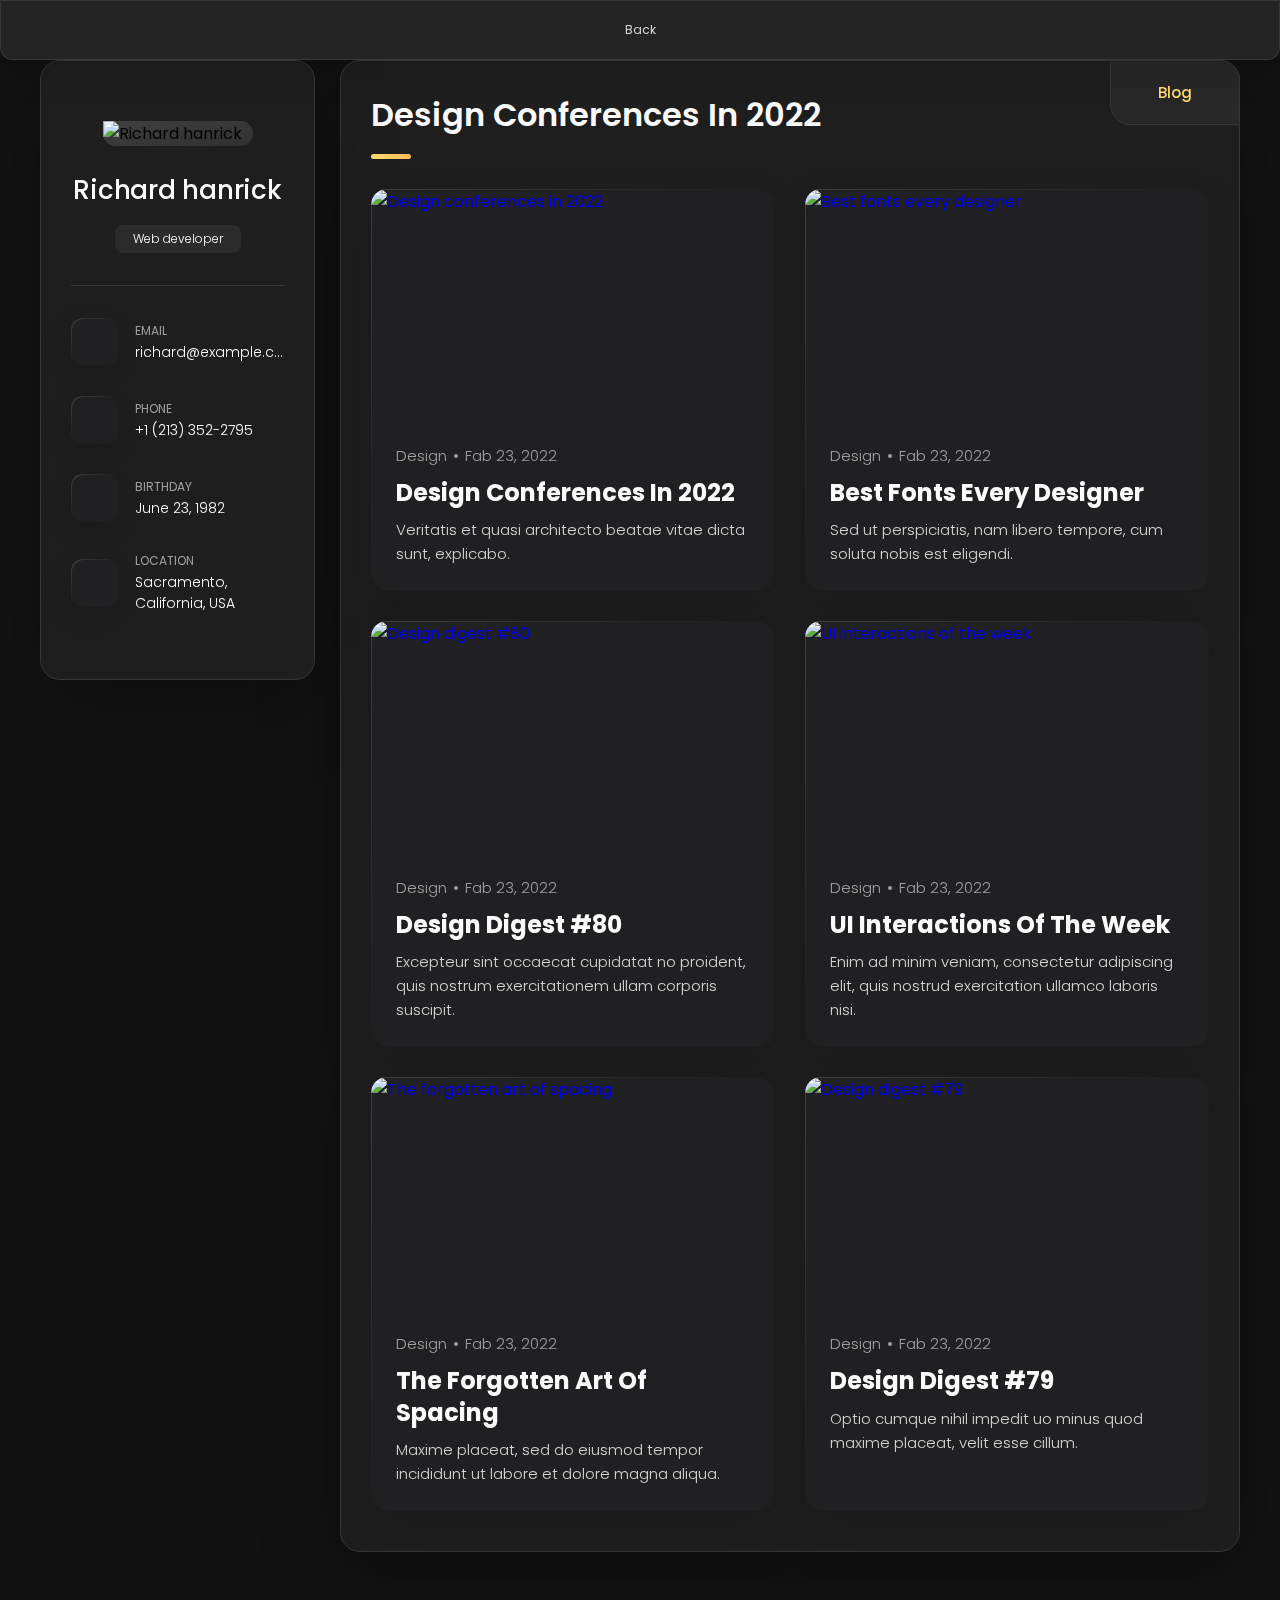
==== test.html @ ca55437f "test" ====
<!DOCTYPE html>
<html lang="en">

<head>
    <meta charset="UTF-8">
    <meta http-equiv="X-UA-Compatible" content="IE=edge">
    <meta name="viewport" content="width=device-width, initial-scale=1.0">
    <title>vCard - Personal Portfolio</title>

    <!--
      - favicon
    -->
    <link rel="shortcut icon" href="./assets/images/logo.ico" type="image/x-icon">

    <!--
      - custom css link
    -->
    <link rel="stylesheet" href="./assets/css/style.css">

    <!--
      - google font link
    -->
    <link rel="preconnect" href="https://fonts.googleapis.com">
    <link rel="preconnect" href="https://fonts.gstatic.com" crossorigin>
    <link href="https://fonts.googleapis.com/css2?family=Poppins:wght@300;400;500;600&display=swap" rel="stylesheet">
</head>

<body>

<!--
  - #MAIN
-->

<main>

    <!--
      - #SIDEBAR
    -->

    <aside class="sidebar" data-sidebar>

        <div class="sidebar-info">

            <figure class="avatar-box">
                <img src="./assets/images/my-avatar.png" alt="Richard hanrick" width="80">
            </figure>

            <div class="info-content">
                <h1 class="name" title="Richard hanrick">Richard hanrick</h1>

                <p class="title">Web developer</p>
            </div>

            <button class="info_more-btn" data-sidebar-btn>
                <span>Show Contacts</span>

                <ion-icon name="chevron-down"></ion-icon>
            </button>

        </div>

        <div class="sidebar-info_more">

            <div class="separator"></div>

            <ul class="contacts-list">

                <li class="contact-item">

                    <div class="icon-box">
                        <ion-icon name="mail-outline"></ion-icon>
                    </div>

                    <div class="contact-info">
                        <p class="contact-title">Email</p>

                        <a href="mailto:richard@example.com" class="contact-link">richard@example.com</a>
                    </div>

                </li>

                <li class="contact-item">

                    <div class="icon-box">
                        <ion-icon name="phone-portrait-outline"></ion-icon>
                    </div>

                    <div class="contact-info">
                        <p class="contact-title">Phone</p>

                        <a href="tel:+12133522795" class="contact-link">+1 (213) 352-2795</a>
                    </div>

                </li>

                <li class="contact-item">

                    <div class="icon-box">
                        <ion-icon name="calendar-outline"></ion-icon>
                    </div>

                    <div class="contact-info">
                        <p class="contact-title">Birthday</p>

                        <time datetime="1982-06-23">June 23, 1982</time>
                    </div>

                </li>

                <li class="contact-item">

                    <div class="icon-box">
                        <ion-icon name="location-outline"></ion-icon>
                    </div>

                    <div class="contact-info">
                        <p class="contact-title">Location</p>

                        <address>Sacramento, California, USA</address>
                    </div>

                </li>

            </ul>

            <div class="separator"></div>

            <ul class="social-list">

                <li class="social-item">
                    <a href="#" class="social-link">
                        <ion-icon name="logo-facebook"></ion-icon>
                    </a>
                </li>

                <li class="social-item">
                    <a href="#" class="social-link">
                        <ion-icon name="logo-twitter"></ion-icon>
                    </a>
                </li>

                <li class="social-item">
                    <a href="#" class="social-link">
                        <ion-icon name="logo-instagram"></ion-icon>
                    </a>
                </li>

            </ul>

        </div>

    </aside>





    <!--
      - #main-content
    -->

    <div class="main-content">

        <!--
          - #NAVBAR
        -->

        <nav class="navbar">

            <ul class="navbar-list">
                <li class="navbar-item">
                    <button class="navbar-link active" data-nav-link>Blog</button>
                </li>
            </ul>

        </nav>

        <nav class="navbarback">

            <ul class="navbar-list-back">
                <li class="navbar-item-back">
                    <a href="index.html" class="navbar-link-back" data-nav-link>Back</a>
                </li>
            </ul>

        </nav>







        <!--
          - #BLOG
        -->

        <article class="blog active" data-page="blog">

            <header>
                <h2 class="h2 article-title">Design conferences in 2022</h2>
            </header>

            <section class="blog-posts">

                <ul class="blog-posts-list">

                    <li class="blog-post-item">
                        <a href="test.html" id="blog-post-1">

                            <figure class="blog-banner-box">
                                <img src="./assets/images/blog-1.jpg" alt="Design conferences in 2022" loading="lazy">
                            </figure>

                            <div class="blog-content">

                                <div class="blog-meta">
                                    <p class="blog-category">Design</p>

                                    <span class="dot"></span>

                                    <time datetime="2022-02-23">Fab 23, 2022</time>
                                </div>

                                <h3 class="h3 blog-item-title">Design conferences in 2022</h3>

                                <p class="blog-text">
                                    Veritatis et quasi architecto beatae vitae dicta sunt, explicabo.
                                </p>

                            </div>

                        </a>
                    </li>

                    <li class="blog-post-item">
                        <a href="#">

                            <figure class="blog-banner-box">
                                <img src="./assets/images/blog-2.jpg" alt="Best fonts every designer" loading="lazy">
                            </figure>

                            <div class="blog-content">

                                <div class="blog-meta">
                                    <p class="blog-category">Design</p>

                                    <span class="dot"></span>

                                    <time datetime="2022-02-23">Fab 23, 2022</time>
                                </div>

                                <h3 class="h3 blog-item-title">Best fonts every designer</h3>

                                <p class="blog-text">
                                    Sed ut perspiciatis, nam libero tempore, cum soluta nobis est eligendi.
                                </p>

                            </div>

                        </a>
                    </li>

                    <li class="blog-post-item">
                        <a href="#">

                            <figure class="blog-banner-box">
                                <img src="./assets/images/blog-3.jpg" alt="Design digest #80" loading="lazy">
                            </figure>

                            <div class="blog-content">

                                <div class="blog-meta">
                                    <p class="blog-category">Design</p>

                                    <span class="dot"></span>

                                    <time datetime="2022-02-23">Fab 23, 2022</time>
                                </div>

                                <h3 class="h3 blog-item-title">Design digest #80</h3>

                                <p class="blog-text">
                                    Excepteur sint occaecat cupidatat no proident, quis nostrum exercitationem ullam corporis suscipit.
                                </p>

                            </div>

                        </a>
                    </li>

                    <li class="blog-post-item">
                        <a href="#">

                            <figure class="blog-banner-box">
                                <img src="./assets/images/blog-4.jpg" alt="UI interactions of the week" loading="lazy">
                            </figure>

                            <div class="blog-content">

                                <div class="blog-meta">
                                    <p class="blog-category">Design</p>

                                    <span class="dot"></span>

                                    <time datetime="2022-02-23">Fab 23, 2022</time>
                                </div>

                                <h3 class="h3 blog-item-title">UI interactions of the week</h3>

                                <p class="blog-text">
                                    Enim ad minim veniam, consectetur adipiscing elit, quis nostrud exercitation ullamco laboris nisi.
                                </p>

                            </div>

                        </a>
                    </li>

                    <li class="blog-post-item">
                        <a href="#">

                            <figure class="blog-banner-box">
                                <img src="./assets/images/blog-5.jpg" alt="The forgotten art of spacing" loading="lazy">
                            </figure>

                            <div class="blog-content">

                                <div class="blog-meta">
                                    <p class="blog-category">Design</p>

                                    <span class="dot"></span>

                                    <time datetime="2022-02-23">Fab 23, 2022</time>
                                </div>

                                <h3 class="h3 blog-item-title">The forgotten art of spacing</h3>

                                <p class="blog-text">
                                    Maxime placeat, sed do eiusmod tempor incididunt ut labore et dolore magna aliqua.
                                </p>

                            </div>

                        </a>
                    </li>

                    <li class="blog-post-item">
                        <a href="#">

                            <figure class="blog-banner-box">
                                <img src="./assets/images/blog-6.jpg" alt="Design digest #79" loading="lazy">
                            </figure>

                            <div class="blog-content">

                                <div class="blog-meta">
                                    <p class="blog-category">Design</p>

                                    <span class="dot"></span>

                                    <time datetime="2022-02-23">Fab 23, 2022</time>
                                </div>

                                <h3 class="h3 blog-item-title">Design digest #79</h3>

                                <p class="blog-text">
                                    Optio cumque nihil impedit uo minus quod maxime placeat, velit esse cillum.
                                </p>

                            </div>

                        </a>
                    </li>

                </ul>

            </section>

        </article>


    </div>

</main>






<!--
  - custom js link
-->
<script src="./assets/js/script.js"></script>

<!--
  - ionicon link
-->
<script type="module" src="https://unpkg.com/ionicons@5.5.2/dist/ionicons/ionicons.esm.js"></script>
<script nomodule src="https://unpkg.com/ionicons@5.5.2/dist/ionicons/ionicons.js"></script>

</body>

</html>
---- assets/css/style.css ----
/*-----------------------------------*\
  #style.css
\*-----------------------------------*/


/**
 * copyright 2022 @codewithsadee
 */





/*-----------------------------------*\
  #CUSTOM PROPERTY
\*-----------------------------------*/

:root {

  /**
   * colors
   */

  /* gradient */

  --bg-gradient-onyx: linear-gradient(
    to bottom right, 
    hsl(240, 1%, 25%) 3%, 
    hsl(0, 0%, 19%) 97%
  );
  --bg-gradient-jet: linear-gradient(
    to bottom right, 
    hsla(240, 1%, 18%, 0.251) 0%, 
    hsla(240, 2%, 11%, 0) 100%
  ), hsl(240, 2%, 13%);
  --bg-gradient-yellow-1: linear-gradient(
    to bottom right, 
    hsl(45, 100%, 71%) 0%, 
    hsla(36, 100%, 69%, 0) 50%
  );
  --bg-gradient-yellow-2: linear-gradient(
    135deg, 
    hsla(45, 100%, 71%, 0.251) 0%, 
    hsla(35, 100%, 68%, 0) 59.86%
  ), hsl(240, 2%, 13%);
  --border-gradient-onyx: linear-gradient(
    to bottom right, 
    hsl(0, 0%, 25%) 0%, 
    hsla(0, 0%, 25%, 0) 50%
  );
  --text-gradient-yellow: linear-gradient(
    to right, 
    hsl(45, 100%, 72%), 
    hsl(35, 100%, 68%)
  );

  /* solid */

  --jet: hsl(0, 0%, 22%);
  --onyx: hsl(240, 1%, 17%);
  --eerie-black-1: hsl(240, 2%, 13%);
  --eerie-black-2: hsl(240, 2%, 12%);
  --smoky-black: hsl(0, 0%, 7%);
  --white-1: hsl(0, 0%, 100%);
  --white-2: hsl(0, 0%, 98%);
  --orange-yellow-crayola: hsl(45, 100%, 72%);
  --vegas-gold: hsl(45, 54%, 58%);
  --light-gray: hsl(0, 0%, 84%);
  --light-gray-70: hsla(0, 0%, 84%, 0.7);
  --bittersweet-shimmer: hsl(0, 43%, 51%);

  /**
   * typography
   */

  /* font-family */
  --ff-poppins: 'Poppins', sans-serif;

  /* font-size */
  --fs-1: 24px;
  --fs-2: 18px;
  --fs-3: 17px;
  --fs-4: 16px;
  --fs-5: 15px;
  --fs-6: 14px;
  --fs-7: 13px;
  --fs-8: 11px;

  /* font-weight */
  --fw-300: 300;
  --fw-400: 400;
  --fw-500: 500;
  --fw-600: 600;

  /**
   * shadow
   */
  
  --shadow-1: -4px 8px 24px hsla(0, 0%, 0%, 0.25);
  --shadow-2: 0 16px 30px hsla(0, 0%, 0%, 0.25);
  --shadow-3: 0 16px 40px hsla(0, 0%, 0%, 0.25);
  --shadow-4: 0 25px 50px hsla(0, 0%, 0%, 0.15);
  --shadow-5: 0 24px 80px hsla(0, 0%, 0%, 0.25);

  /**
   * transition
   */

  --transition-1: 0.25s ease;
  --transition-2: 0.5s ease-in-out;

}





/*-----------------------------------*\
  #RESET
\*-----------------------------------*/

*, *::before, *::after {
  margin: 0;
  padding: 0;
  box-sizing: border-box;
}

a { text-decoration: none; }

li { list-style: none; }

img, ion-icon, a, button, time, span { display: block; }

button {
  font: inherit;
  background: none;
  border: none;
  text-align: left;
  cursor: pointer;
}

input, textarea {
  display: block;
  width: 100%;
  background: none;
  font: inherit;
}

::selection {
  background: var(--orange-yellow-crayola);
  color: var(--smoky-black);
}

:focus { outline-color: var(--orange-yellow-crayola); }

html { font-family: var(--ff-poppins); }

body { background: var(--smoky-black); }





/*-----------------------------------*\
  #REUSED STYLE
\*-----------------------------------*/

.sidebar,
article {
  background: var(--eerie-black-2);
  border: 1px solid var(--jet);
  border-radius: 20px;
  padding: 15px;
  box-shadow: var(--shadow-1);
  z-index: 1;
}

.separator {
  width: 100%;
  height: 1px;
  background: var(--jet);
  margin: 16px 0;
}

.icon-box {
  position: relative;
  background: var(--border-gradient-onyx);
  width: 30px;
  height: 30px;
  border-radius: 8px;
  display: flex;
  justify-content: center;
  align-items: center;
  font-size: 16px;
  color: var(--orange-yellow-crayola);
  box-shadow: var(--shadow-1);
  z-index: 1;
}

.icon-box::before {
  content: "";
  position: absolute;
  inset: 1px;
  background: var(--eerie-black-1);
  border-radius: inherit;
  z-index: -1;
}

.icon-box ion-icon { --ionicon-stroke-width: 35px; }

article { display: none; }

article.active {
  display: block;
  animation: fade 0.5s ease backwards;
}

@keyframes fade {
  0% { opacity: 0; }
  100% { opacity: 1; }
}

.h2,
.h3,
.h4,
.h5 {
  color: var(--white-2);
  text-transform: capitalize;
}

.h2 { font-size: var(--fs-1); }

.h3 { font-size: var(--fs-2); }

.h4 { font-size: var(--fs-4); }

.h5 {
  font-size: var(--fs-7);
  font-weight: var(--fw-500);
}

.article-title {
  position: relative;
  padding-bottom: 7px;
}

.article-title::after {
  content: "";
  position: absolute;
  bottom: 0;
  left: 0;
  width: 30px;
  height: 3px;
  background: var(--text-gradient-yellow);
  border-radius: 3px;
}

.has-scrollbar::-webkit-scrollbar {
  width: 5px; /* for vertical scrollbar */
  height: 5px; /* for horizontal scrollbar */
}

.has-scrollbar::-webkit-scrollbar-track {
  background: var(--onyx);
  border-radius: 5px;
}

.has-scrollbar::-webkit-scrollbar-thumb {
  background: var(--orange-yellow-crayola);
  border-radius: 5px;
}

.has-scrollbar::-webkit-scrollbar-button { width: 20px; }

.content-card {
  position: relative;
  background: var(--border-gradient-onyx);
  padding: 15px;
  padding-top: 45px;
  border-radius: 14px;
  box-shadow: var(--shadow-2);
  cursor: pointer;
  z-index: 1;
}

.content-card::before {
  content: "";
  position: absolute;
  inset: 1px;
  background: var(--bg-gradient-jet);
  border-radius: inherit;
  z-index: -1;
}





/*-----------------------------------*\
  #MAIN
\*-----------------------------------*/

main {
  margin: 15px 12px;
  margin-bottom: 75px;
  min-width: 259px;
}





/*-----------------------------------*\
  #SIDEBAR
\*-----------------------------------*/

.sidebar {
  margin-bottom: 15px;
  max-height: 112px;
  overflow: hidden;
  transition: var(--transition-2);
}

.sidebar.active { max-height: 405px; }

.sidebar-info {
  position: relative;
  display: flex;
  justify-content: flex-start;
  align-items: center;
  gap: 15px;
}

.avatar-box {
  background: var(--bg-gradient-onyx);
  border-radius: 20px;
}

.info-content .name {
  color: var(--white-2);
  font-size: var(--fs-3);
  font-weight: var(--fw-500);
  letter-spacing: -0.25px;
  margin-bottom: 10px;
}

.info-content .title {
  color: var(--white-1);
  background: var(--onyx);
  font-size: var(--fs-8);
  font-weight: var(--fw-300);
  width: max-content;
  padding: 3px 12px;
  border-radius: 8px;
}

.info_more-btn {
  position: absolute;
  top: -15px;
  right: -15px;
  border-radius: 0 15px;
  font-size: 13px;
  color: var(--orange-yellow-crayola);
  background: var(--border-gradient-onyx);
  padding: 10px;
  box-shadow: var(--shadow-2);
  transition: var(--transition-1);
  z-index: 1;
}

.info_more-btn::before {
  content: "";
  position: absolute;
  inset: 1px;
  border-radius: inherit;
  background: var(--bg-gradient-jet);
  transition: var(--transition-1);
  z-index: -1;
}

.info_more-btn:hover,
.info_more-btn:focus { background: var(--bg-gradient-yellow-1); }

.info_more-btn:hover::before,
.info_more-btn:focus::before { background: var(--bg-gradient-yellow-2); }

.info_more-btn span { display: none; }

.sidebar-info_more {
  opacity: 0;
  visibility: hidden;
  transition: var(--transition-2);
}

.sidebar.active .sidebar-info_more {
  opacity: 1;
  visibility: visible;
}

.contacts-list {
  display: grid;
  grid-template-columns: 1fr;
  gap: 16px;
}

.contact-item {
  min-width: 100%;
  display: flex;
  align-items: center;
  gap: 16px;
}

.contact-info {
  max-width: calc(100% - 46px);
  width: calc(100% - 46px);
}

.contact-title {
  color: var(--light-gray-70);
  font-size: var(--fs-8);
  text-transform: uppercase;
  margin-bottom: 2px;
}

.contact-info :is(.contact-link, time, address) {
  color: var(--white-2);
  font-size: var(--fs-7);
}

.contact-info address { font-style: normal; }

.social-list {
  display: flex;
  justify-content: flex-start;
  align-items: center;
  gap: 15px;
  padding-bottom: 4px;
  padding-left: 7px;
}

.social-item .social-link {
  color: var(--light-gray-70);
  font-size: 18px;
}


.social-item .social-link:hover { color: var(--light-gray); }





/*-----------------------------------*\
  #NAVBAR
\*-----------------------------------*/

.navbar {
  position: fixed;
  bottom: 0;
  left: 0;
  width: 100%;
  background: hsla(240, 1%, 17%, 0.75);
  backdrop-filter: blur(10px);
  border: 1px solid var(--jet);
  border-radius: 12px 12px 0 0;
  box-shadow: var(--shadow-2);
  z-index: 5;
}

.navbar-list {
  display: flex;
  flex-wrap: wrap;
  justify-content: center;
  align-items: center;
  padding: 0 10px;
}

.navbar-link {
  color: var(--light-gray);
  font-size: var(--fs-8);
  padding: 20px 7px;
  transition: color var(--transition-1);
}

.navbar-link:hover,
.navbar-link:focus { color: var(--light-gray-70); }

.navbar-link.active { color: var(--orange-yellow-crayola); }

/*-----------------------------------*\
  #NAVBAR back
\*-----------------------------------*/

.navbarback {
  position: fixed;
  top: 0; /* Changed from bottom to top */
  right: 0; /* Changed from left to right */
  width: 100%;
  background: hsla(240, 1%, 17%, 0.75);
  backdrop-filter: blur(10px);
  border: 1px solid var(--jet);
  border-radius: 0 0 12px 12px; /* Changed the border-radius to the opposite corners */
  box-shadow: var(--shadow-2);
  z-index: 5;
}

.navbar-list-back {
  display: flex;
  flex-wrap: wrap;
  justify-content: center;
  align-items: center;
  padding: 0 10px;
}

.navbar-link-back {
  color: var(--light-gray);
  font-size: var(--fs-8);
  padding: 20px 7px;
  transition: color var(--transition-1);
}

.navbar-link-back:hover,
.navbar-link-back:focus { color: var(--light-gray-70); }

.navbar-link-back.active { color: var(--orange-yellow-crayola); }





/*-----------------------------------*\
  #ABOUT
\*-----------------------------------*/

.about .article-title { margin-bottom: 15px; }

.about-text {
  color: var(--light-gray);
  font-size: var(--fs-6);
  font-weight: var(--fw-300);
  line-height: 1.6;
}

.about-text p { margin-bottom: 15px; }



/**
 * #service 
 */

.service { margin-bottom: 35px; }

.service-title { margin-bottom: 20px; }

.service-list {
  display: grid;
  grid-template-columns: 1fr;
  gap: 20px;
}

.service-item {
  position: relative;
  background: var(--border-gradient-onyx);
  padding: 20px;
  border-radius: 14px;
  box-shadow: var(--shadow-2);
  z-index: 1;
}

.service-item::before {
  content: "";
  position: absolute;
  inset: 1px;
  background: var(--bg-gradient-jet);
  border-radius: inherit;
  z-index: -1;
}

.service-icon-box { margin-bottom: 10px; }

.service-icon-box img { margin: auto; }

.service-content-box { text-align: center; }

.service-item-title { margin-bottom: 7px; }

.service-item-text {
  color: var(--light-gray);
  font-size: var(--fs-6);
  font-weight: var(--fw-3);
  line-height: 1.6;
}


/**
 * #testimonials 
 */

.testimonials { margin-bottom: 30px; }

.testimonials-title { margin-bottom: 20px; }

.testimonials-list {
  display: flex;
  justify-content: flex-start;
  align-items: flex-start;
  gap: 15px;
  margin: 0 -15px;
  padding: 25px 15px;
  padding-bottom: 35px;
  overflow-x: auto;
  scroll-behavior: smooth;
  overscroll-behavior-inline: contain;
  scroll-snap-type: inline mandatory;
}

.testimonials-item {
  min-width: 100%;
  scroll-snap-align: center;
}

.testimonials-avatar-box {
  position: absolute;
  top: 0;
  left: 0;
  transform: translate(15px, -25px);
  background: var(--bg-gradient-onyx);
  border-radius: 14px;
  box-shadow: var(--shadow-1);
}

.testimonials-item-title { margin-bottom: 7px; }

.testimonials-text {
  color: var(--light-gray);
  font-size: var(--fs-6);
  font-weight: var(--fw-300);
  line-height: 1.6;
  display: -webkit-box;
  line-clamp: 4;
  -webkit-line-clamp: 4;
  -webkit-box-orient: vertical;
  overflow: hidden;
}


/**
 * #testimonials-modal
 */

.modal-container {
  position: fixed;
  top: 0;
  left: 0;
  width: 100%;
  height: 100%;
  display: flex;
  justify-content: center;
  align-items: center;
  overflow-y: auto;
  overscroll-behavior: contain;
  z-index: 20;
  pointer-events: none;
  visibility: hidden;
}

.modal-container::-webkit-scrollbar { display: none; }

.modal-container.active {
  pointer-events: all;
  visibility: visible;
}

.overlay {
  position: fixed;
  top: 0;
  left: 0;
  width: 100%;
  height: 100vh;
  background: hsl(0, 0%, 5%);
  opacity: 0;
  visibility: hidden;
  pointer-events: none;
  z-index: 1;
  transition: var(--transition-1);
}

.overlay.active {
  opacity: 0.8;
  visibility: visible;
  pointer-events: all;
}

.testimonials-modal {
  background: var(--eerie-black-2);
  position: relative;
  padding: 15px;
  margin: 15px 12px;
  border: 1px solid var(--jet);
  border-radius: 14px;
  box-shadow: var(--shadow-5);
  transform: scale(1.2);
  opacity: 0;
  transition: var(--transition-1);
  z-index: 2;
}

.modal-container.active .testimonials-modal {
  transform: scale(1);
  opacity: 1;
}

.modal-close-btn {
  position: absolute;
  top: 15px;
  right: 15px;
  background: var(--onyx);
  border-radius: 8px;
  width: 32px;
  height: 32px;
  display: flex;
  justify-content: center;
  align-items: center;
  color: var(--white-2);
  font-size: 18px;
  opacity: 0.7;
}

.modal-close-btn:hover,
.modal-close-btn:focus { opacity: 1; }

.modal-close-btn ion-icon { --ionicon-stroke-width: 50px; }

.modal-avatar-box {
  background: var(--bg-gradient-onyx);
  width: max-content;
  border-radius: 14px;
  margin-bottom: 15px;
  box-shadow: var(--shadow-2);
}

.modal-img-wrapper > img { display: none; }

.modal-title { margin-bottom: 4px; }

.modal-content time {
  font-size: var(--fs-6);
  color: var(--light-gray-70);
  font-weight: var(--fw-300);
  margin-bottom: 10px;
}

.modal-content p {
  color: var(--light-gray);
  font-size: var(--fs-6);
  font-weight: var(--fw-300);
  line-height: 1.6;
}


/**
 * #clients 
 */

.clients { margin-bottom: 15px; }

.clients-list {
  display: flex;
  justify-content: flex-start;
  align-items: flex-start;
  gap: 15px;
  margin: 0 -15px;
  padding: 25px;
  padding-bottom: 25px;
  overflow-x: auto;
  scroll-behavior: smooth;
  overscroll-behavior-inline: contain;
  scroll-snap-type: inline mandatory;
  scroll-padding-inline: 25px;
}

.clients-item {
  min-width: 50%;
  scroll-snap-align: start;
}

.clients-item img {
  width: 100%;
  filter: grayscale(1);
  transition: var(--transition-1);
}

.clients-item img:hover { filter: grayscale(0); }





/*-----------------------------------*\
  #RESUME
\*-----------------------------------*/

.article-title { margin-bottom: 30px; }


/**
 * education and experience 
 */

.timeline { margin-bottom: 30px; }

.timeline .title-wrapper {
  display: flex;
  align-items: center;
  gap: 15px;
  margin-bottom: 25px;
}

.timeline-list {
  font-size: var(--fs-6);
  margin-left: 45px;
}

.timeline-item { position: relative; }

.timeline-item:not(:last-child) { margin-bottom: 20px; }

.timeline-item-title {
  font-size: var(--fs-6);
  line-height: 1.3;
  margin-bottom: 7px;
}

.timeline-list span {
  color: var(--vegas-gold);
  font-weight: var(--fw-400);
  line-height: 1.6;
}

.timeline-item:not(:last-child)::before {
  content: "";
  position: absolute;
  top: -25px;
  left: -30px;
  width: 1px;
  height: calc(100% + 50px);
  background: var(--jet);
}

.timeline-item::after {
  content: "";
  position: absolute;
  top: 5px;
  left: -33px;
  height: 6px;
  width: 6px;
  background: var(--text-gradient-yellow);
  border-radius: 50%;
  box-shadow: 0 0 0 4px var(--jet);
}

.timeline-text {
  color: var(--light-gray);
  font-weight: var(--fw-300);
  line-height: 1.6;
}


/**
 * skills 
 */

.skills-title { margin-bottom: 20px; }

.skills-list { padding: 20px; }


.skills-item:not(:last-child) { margin-bottom: 15px; }

.skill .title-wrapper {
  display: flex;
  align-items: center;
  gap: 5px;
  margin-bottom: 8px;
}

.skill .title-wrapper data {
  color: var(--light-gray);
  font-size: var(--fs-7);
  font-weight: var(--fw-300);
}

.skill-progress-bg {
  background: var(--jet);
  width: 100%;
  height: 8px;
  border-radius: 10px;
}

.skill-progress-fill {
  background: var(--text-gradient-yellow);
  height: 100%;
  border-radius: inherit;
}





/*-----------------------------------*\
  #PORTFOLIO
\*-----------------------------------*/

.filter-list { display: none; }

.filter-select-box {
  position: relative;
  margin-bottom: 25px;
}

.filter-select {
  background: var(--eerie-black-2);
  color: var(--light-gray);
  display: flex;
  justify-content: space-between;
  align-items: center;
  width: 100%;
  padding: 12px 16px;
  border: 1px solid var(--jet);
  border-radius: 14px;
  font-size: var(--fs-6);
  font-weight: var(--fw-300);
}

.filter-select.active .select-icon { transform: rotate(0.5turn); }

.select-list {
  background: var(--eerie-black-2);
  position: absolute;
  top: calc(100% + 6px);
  width: 100%;
  padding: 6px;
  border: 1px solid var(--jet);
  border-radius: 14px;
  z-index: 2;
  opacity: 0;
  visibility: hidden;
  pointer-events: none;
  transition: 0.15s ease-in-out;
}

.filter-select.active + .select-list {
  opacity: 1;
  visibility: visible;
  pointer-events: all;
}

.select-item button {
  background: var(--eerie-black-2);
  color: var(--light-gray);
  font-size: var(--fs-6);
  font-weight: var(--fw-300);
  text-transform: capitalize;
  width: 100%;
  padding: 8px 10px;
  border-radius: 8px;
}

.select-item button:hover { --eerie-black-2: hsl(240, 2%, 20%); }

.project-list {
  display: grid;
  grid-template-columns: 1fr;
  gap: 30px;
  margin-bottom: 10px;
}

.project-item { display: none; }

.project-item.active {
  display: block;
  animation: scaleUp 0.25s ease forwards;
}

@keyframes scaleUp {
  0% { transform: scale(0.5); }
  100% { transform: scale(1); }
}

.project-item > a { width: 100%; }

.project-img {
  position: relative;
  width: 100%;
  height: 200px;
  border-radius: 16px;
  overflow: hidden;
  margin-bottom: 15px;
}

.project-img::before {
  content: "";
  position: absolute;
  top: 0;
  left: 0;
  width: 100%;
  height: 100%;
  background: transparent;
  z-index: 1;
  transition: var(--transition-1);
}

.project-item > a:hover .project-img::before { background: hsla(0, 0%, 0%, 0.5); }

.project-item-icon-box {
  --scale: 0.8;

  background: var(--jet);
  color: var(--orange-yellow-crayola);
  position: absolute;
  top: 50%;
  left: 50%;
  transform: translate(-50%, -50%) scale(var(--scale));
  font-size: 20px;
  padding: 18px;
  border-radius: 12px;
  opacity: 0;
  z-index: 1;
  transition: var(--transition-1);
}

.project-item > a:hover .project-item-icon-box {
  --scale: 1;
  opacity: 1;
}

.project-item-icon-box ion-icon { --ionicon-stroke-width: 50px; }

.project-img img {
  width: 100%;
  height: 100%;
  object-fit: cover;
  transition: var(--transition-1);
}

.project-item > a:hover img { transform: scale(1.1); }

.project-title,
.project-category { margin-left: 10px; }

.project-title {
  color: var(--white-2);
  font-size: var(--fs-5);
  font-weight: var(--fw-400);
  text-transform: capitalize;
  line-height: 1.3;
}

.project-category {
  color: var(--light-gray-70);
  font-size: var(--fs-6);
  font-weight: var(--fw-300);
}





/*-----------------------------------*\
  #BLOG
\*-----------------------------------*/

.blog-posts { margin-bottom: 10px; }

.blog-posts-list {
  display: grid;
  grid-template-columns: 1fr;
  gap: 20px;
}

.blog-post-item > a {
  position: relative;
  background: var(--border-gradient-onyx);
  height: 100%;
  box-shadow: var(--shadow-4);
  border-radius: 16px;
  z-index: 1;
}

.blog-post-item > a::before {
  content: "";
  position: absolute;
  inset: 1px;
  border-radius: inherit;
  background: var(--eerie-black-1);
  z-index: -1;
}

.blog-banner-box {
  width: 100%;
  height: 200px;
  border-radius: 12px;
  overflow: hidden;
}

.blog-banner-box img {
  width: 100%;
  height: 100%;
  object-fit: cover;
  transition: var(--transition-1);
}

.blog-post-item > a:hover .blog-banner-box img { transform: scale(1.1); }

.blog-content { padding: 15px; }

.blog-meta {
  display: flex;
  justify-content: flex-start;
  align-items: center;
  gap: 7px;
  margin-bottom: 10px;
}

.blog-meta :is(.blog-category, time) {
  color: var(--light-gray-70);
  font-size: var(--fs-6);
  font-weight: var(--fw-300);
}

.blog-meta .dot {
  background: var(--light-gray-70);
  width: 4px;
  height: 4px;
  border-radius: 4px;
}

.blog-item-title {
  margin-bottom: 10px;
  line-height: 1.3;
  transition: var(--transition-1);
}

.blog-post-item > a:hover .blog-item-title { color: var(--orange-yellow-crayola); }

.blog-text {
  color: var(--light-gray);
  font-size: var(--fs-6);
  font-weight: var(--fw-300);
  line-height: 1.6;
}





/*-----------------------------------*\
  #CONTACT
\*-----------------------------------*/

.mapbox {
  position: relative;
  height: 250px;
  width: 100%;
  border-radius: 16px;
  margin-bottom: 30px;
  border: 1px solid var(--jet);
  overflow: hidden;
}

.mapbox figure { height: 100%; }

.mapbox iframe {
  width: 100%;
  height: 100%;
  border: none;
  filter: grayscale(1) invert(1);
}

.contact-form { margin-bottom: 10px; }

.form-title { margin-bottom: 20px; }

.input-wrapper {
  display: grid;
  grid-template-columns: 1fr;
  gap: 25px;
  margin-bottom: 25px;
}

.form-input {
  color: var(--white-2);
  font-size: var(--fs-6);
  font-weight: var(--fw-400);
  padding: 13px 20px;
  border: 1px solid var(--jet);
  border-radius: 14px;
  outline: none;
}

.form-input::placeholder { font-weight: var(--fw-500); }

.form-input:focus { border-color: var(--orange-yellow-crayola); }

textarea.form-input {
  min-height: 100px;
  height: 120px;
  max-height: 200px;
  resize: vertical;
  margin-bottom: 25px;
}

textarea.form-input::-webkit-resizer { display: none; }

.form-input:focus:invalid { border-color: var(--bittersweet-shimmer); }

.form-btn {
  position: relative;
  width: 100%;
  background: var(--border-gradient-onyx);
  color: var(--orange-yellow-crayola);
  display: flex;
  justify-content: center;
  align-items: center;
  gap: 10px;
  padding: 13px 20px;
  border-radius: 14px;
  font-size: var(--fs-6);
  text-transform: capitalize;
  box-shadow: var(--shadow-3);
  z-index: 1;
  transition: var(--transition-1);
}

.form-btn::before {
  content: "";
  position: absolute;
  inset: 1px;
  background: var(--bg-gradient-jet);
  border-radius: inherit;
  z-index: -1;
  transition: var(--transition-1);
}

.form-btn ion-icon { font-size: 16px; }

.form-btn:hover { background: var(--bg-gradient-yellow-1); }

.form-btn:hover::before { background: var(--bg-gradient-yellow-2); }

.form-btn:disabled {
  opacity: 0.7;
  cursor: not-allowed;
}

.form-btn:disabled:hover { background: var(--border-gradient-onyx); }

.form-btn:disabled:hover::before { background: var(--bg-gradient-jet); }





/*-----------------------------------*\
  #RESPONSIVE
\*-----------------------------------*/

/**
 * responsive larger than 450px screen
 */

@media (min-width: 450px) {

  /**
   * client
   */

  .clients-item { min-width: calc(33.33% - 10px); }



  /**
   * #PORTFOLIO, BLOG 
   */

  .project-img,
  .blog-banner-box { height: auto; }

}





/**
 * responsive larger than 580px screen
 */

@media (min-width: 580px) {

  /**
   * CUSTOM PROPERTY
   */

  :root {

    /**
     * typography
     */

    --fs-1: 32px;
    --fs-2: 24px;
    --fs-3: 26px;
    --fs-4: 18px;
    --fs-6: 15px;
    --fs-7: 15px;
    --fs-8: 12px;

  }



  /**
   * #REUSED STYLE
   */

  .sidebar, article {
    width: 520px;
    margin-inline: auto;
    padding: 30px;
  }

  .article-title {
    font-weight: var(--fw-600);
    padding-bottom: 15px;
  }

  .article-title::after {
    width: 40px;
    height: 5px;
  }

  .icon-box {
    width: 48px;
    height: 48px;
    border-radius: 12px;
    font-size: 18px;
  }



  /**
   * #MAIN
   */

  main {
    margin-top: 60px;
    margin-bottom: 100px;
  }



  /**
   * #SIDEBAR
   */

  .sidebar {
    max-height: 180px;
    margin-bottom: 30px;
  }

  .sidebar.active { max-height: 584px; }

  .sidebar-info { gap: 25px; }

  .avatar-box { border-radius: 30px; }

  .avatar-box img { width: 120px; }

  .info-content .name { margin-bottom: 15px; }

  .info-content .title { padding: 5px 18px; }

  .info_more-btn {
    top: -30px;
    right: -30px;
    padding: 10px 15px;
  }

  .info_more-btn span {
    display: block;
    font-size: var(--fs-8);
  }

  .info_more-btn ion-icon { display: none; }

  .separator { margin: 32px 0; }

  .contacts-list { gap: 20px; }

  .contact-info {
    max-width: calc(100% - 64px);
    width: calc(100% - 64px);
  }



  /**
   * #NAVBAR
   */

  .navbar { border-radius: 20px 20px 0 0; }

  .navbar-list { gap: 20px; }

  .navbar-link { --fs-8: 14px; }



  /**
   * #ABOUT
   */

  .about .article-title { margin-bottom: 20px; }

  .about-text { margin-bottom: 40px; }

  /* service */

  .service-item {
    display: flex;
    justify-content: flex-start;
    align-items: flex-start;
    gap: 18px;
    padding: 30px;
  }

  .service-icon-box {
    margin-bottom: 0;
    margin-top: 5px;
  }

  .service-content-box { text-align: left; }

  /* testimonials */

  .testimonials-title { margin-bottom: 25px; }

  .testimonials-list {
    gap: 30px;
    margin: 0 -30px;
    padding: 30px;
    padding-bottom: 35px;
  }

  .content-card {
    padding: 30px;
    padding-top: 25px;
  }

  .testimonials-avatar-box {
    transform: translate(30px, -30px);
    border-radius: 20px;
  }

  .testimonials-avatar-box img { width: 80px; }

  .testimonials-item-title {
    margin-bottom: 10px;
    margin-left: 95px;
  }

  .testimonials-text {
    line-clamp: 2;
    -webkit-line-clamp: 2;
  }

  /* testimonials modal */

  .modal-container { padding: 20px; }

  .testimonials-modal {
    display: flex;
    justify-content: flex-start;
    align-items: stretch;
    gap: 25px;
    padding: 30px;
    border-radius: 20px;
  }

  .modal-img-wrapper {
    display: flex;
    flex-direction: column;
    align-items: center;
  }

  .modal-avatar-box {
    border-radius: 18px;
    margin-bottom: 0;
  }

  .modal-avatar-box img { width: 65px; }

  .modal-img-wrapper > img {
    display: block;
    flex-grow: 1;
    width: 35px;
  }

  /* clients */

  .clients-list {
    gap: 50px;
    margin: 0 -30px;
    padding: 45px;
    scroll-padding-inline: 45px;
  }

  .clients-item { min-width: calc(33.33% - 35px); }



  /**
   * #RESUME
   */

  .timeline-list { margin-left: 65px; }

  .timeline-item:not(:last-child)::before { left: -40px; }

  .timeline-item::after {
    height: 8px;
    width: 8px;
    left: -43px;
  }

  .skills-item:not(:last-child) { margin-bottom: 25px; }



  /**
   * #PORTFOLIO, BLOG
   */

  .project-img, .blog-banner-box { border-radius: 16px; }

  .blog-posts-list { gap: 30px; }

  .blog-content { padding: 25px; }



  /**
   * #CONTACT
   */

  .mapbox {
    height: 380px;
    border-radius: 18px;
  }

  .input-wrapper {
    gap: 30px;
    margin-bottom: 30px;
  }

  .form-input { padding: 15px 20px; }

  textarea.form-input { margin-bottom: 30px; }

  .form-btn {
    --fs-6: 16px;
    padding: 16px 20px;
  }

  .form-btn ion-icon { font-size: 18px; }

}





/**
 * responsive larger than 768px screen
 */

@media (min-width: 768px) {

  /**
   * REUSED STYLE
   */

  .sidebar, article { width: 700px; }

  .has-scrollbar::-webkit-scrollbar-button { width: 100px; }



  /**
   * SIDEBAR
   */

  .contacts-list {
    grid-template-columns: 1fr 1fr;
    gap: 30px 15px;
  }



  /**
   * NAVBAR
   */

  .navbar-link { --fs-8: 15px; }



  /**
   * ABOUT
   */

  /* testimonials modal */

  .testimonials-modal {
    gap: 35px;
    max-width: 680px;
  }

  .modal-avatar-box img { width: 80px; }



  /**
   * PORTFOLIO
   */

  .article-title { padding-bottom: 20px; }

  .filter-select-box { display: none; }

  .filter-list {
    display: flex;
    justify-content: flex-start;
    align-items: center;
    gap: 25px;
    padding-left: 5px;
    margin-bottom: 30px;
  }

  .filter-item button {
    color: var(--light-gray);
    font-size: var(--fs-5);
    transition: var(--transition-1);
  }

  .filter-item button:hover { color: var(--light-gray-70); }

  .filter-item button.active { color: var(--orange-yellow-crayola); }

  /* portfolio and blog grid */

  .project-list, .blog-posts-list { grid-template-columns: 1fr 1fr; }



  /**
   * CONTACT
   */

  .input-wrapper { grid-template-columns: 1fr 1fr; }

  .form-btn {
    width: max-content;
    margin-left: auto;
  }
  
}





/**
 * responsive larger than 1024px screen
 */

@media (min-width: 1024px) {

  /**
   * CUSTOM PROPERTY
   */

  :root {

    /**
    * shadow
    */

    --shadow-1: -4px 8px 24px hsla(0, 0%, 0%, 0.125);
    --shadow-2: 0 16px 30px hsla(0, 0%, 0%, 0.125);
    --shadow-3: 0 16px 40px hsla(0, 0%, 0%, 0.125);

  }



  /**
   * REUSED STYLE
   */

  .sidebar, article {
    width: 950px;
    box-shadow: var(--shadow-5);
  }



  /**
   * MAIN 
   */

  main { margin-bottom: 60px; }

  .main-content {
    position: relative;
    width: max-content;
    margin: auto;
  }



  /**
   * NAVBAR
   */

  .navbar {
    position: absolute;
    bottom: auto;
    top: 0;
    left: auto;
    right: 0;
    width: max-content;
    border-radius: 0 20px;
    padding: 0 20px;
    box-shadow: none;
  }

  .navbar-list {
    gap: 30px;
    padding: 0 20px;
  }

  .navbar-link { font-weight: var(--fw-500); }



  /**
   * ABOUT
   */

  /* service */

  .service-list {
    grid-template-columns: 1fr 1fr;
    gap: 20px 25px;
  }

  /* testimonials */

  .testimonials-item { min-width: calc(50% - 15px); }

  /* clients */

  .clients-item { min-width: calc(25% - 38px); }



  /**
   * PORTFOLIO
   */

  .project-list { grid-template-columns: repeat(3, 1fr); }



  /**
   * BLOG
   */

  .blog-banner-box { height: 230px; }

}





/**
 * responsive larger than 1250px screen
 */

@media (min-width: 1250px) {

  /**
   * RESET
   */

  body::-webkit-scrollbar { width: 20px; }

  body::-webkit-scrollbar-track { background: var(--smoky-black); }

  body::-webkit-scrollbar-thumb {
    border: 5px solid var(--smoky-black);
    background: hsla(0, 0%, 100%, 0.1);
    border-radius: 20px;
    box-shadow: inset 1px 1px 0 hsla(0, 0%, 100%, 0.11),
                inset -1px -1px 0 hsla(0, 0%, 100%, 0.11);
  }

  body::-webkit-scrollbar-thumb:hover { background: hsla(0, 0%, 100%, 0.15); }

  body::-webkit-scrollbar-button { height: 60px; }



  /**
   * REUSED STYLE
   */

  .sidebar, article { width: auto; }

  article { min-height: 100%; }



  /**
   * MAIN
   */

  main {
    max-width: 1200px;
    margin-inline: auto;
    display: flex;
    justify-content: center;
    align-items: stretch;
    gap: 25px;
  }

  .main-content {
    min-width: 75%;
    width: 75%;
    margin: 0;
  }



  /**
   * SIDEBAR
   */

  .sidebar {
    position: sticky;
    top: 60px;
    max-height: max-content;
    height: 100%;
    margin-bottom: 0;
    padding-top: 60px;
    z-index: 1;
  }

  .sidebar-info { flex-direction: column; }

  .avatar-box img { width: 150px; }

  .info-content .name {
    white-space: nowrap;
    text-align: center;
  }

  .info-content .title { margin: auto; }

  .info_more-btn { display: none; }

  .sidebar-info_more {
    opacity: 1;
    visibility: visible;
  }

  .contacts-list { grid-template-columns: 1fr; }

  .contact-info :is(.contact-link) {
    white-space: nowrap;
    overflow: hidden;
    text-overflow: ellipsis;
  }

  .contact-info :is(.contact-link, time, address) {
    --fs-7: 14px;
    font-weight: var(--fw-300);
  }

  .separator:last-of-type {
    margin: 15px 0;
    opacity: 0;
  }

  .social-list { justify-content: center; }



  /**
	 * RESUME
	 */

  .timeline-text { max-width: 700px; }

}
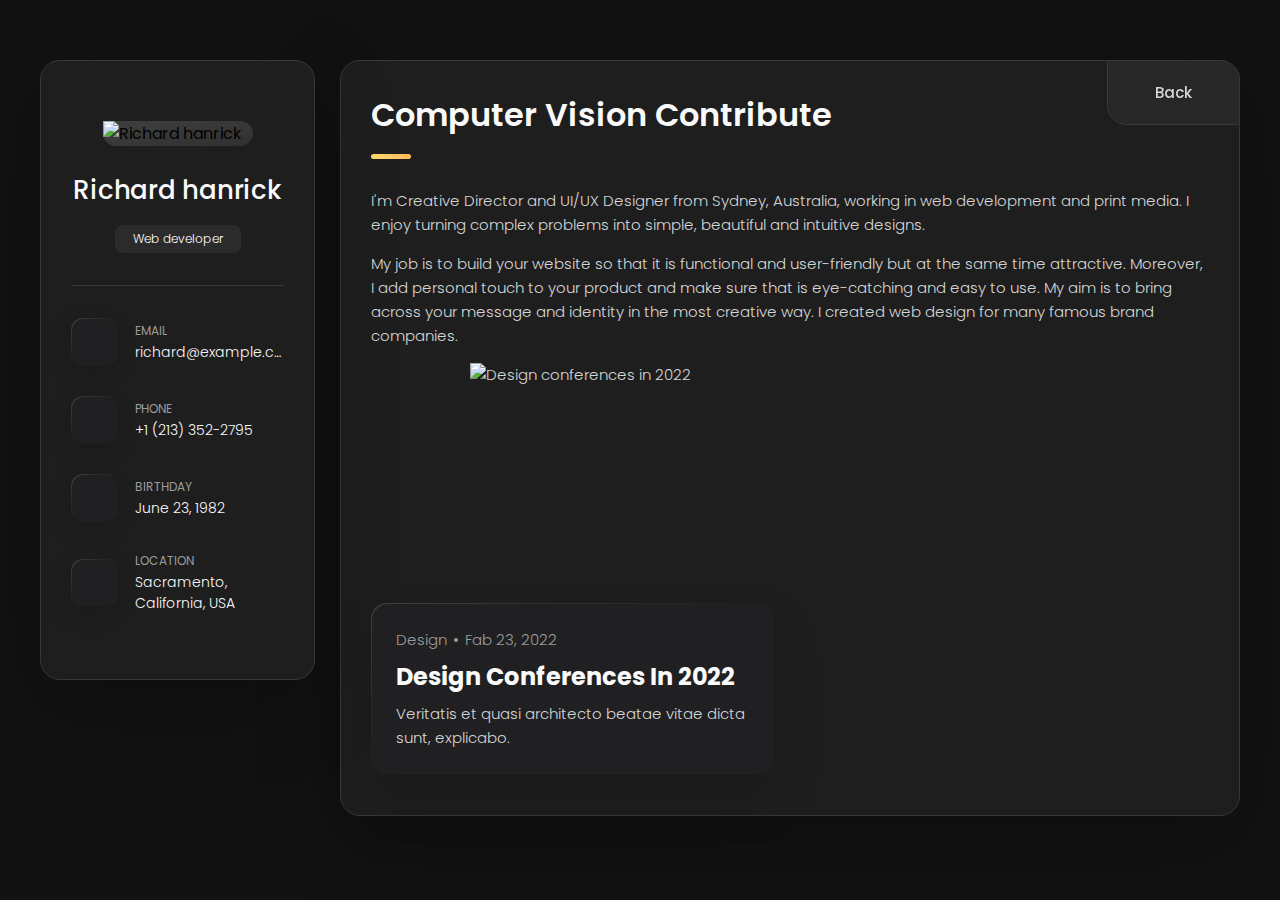
==== commit 256c807c: "test" ====
--- a/test.html
+++ b/test.html
@@ -151,10 +151,6 @@
 
     </aside>
 
-
-
-
-
     <!--
       - #main-content
     -->
@@ -169,25 +165,11 @@
 
             <ul class="navbar-list">
                 <li class="navbar-item">
-                    <button class="navbar-link active" data-nav-link>Blog</button>
+                    <a href="index.html" class="navbar-link back-button" data-nav-link>Back</a>
                 </li>
             </ul>
 
         </nav>
-
-        <nav class="navbarback">
-
-            <ul class="navbar-list-back">
-                <li class="navbar-item-back">
-                    <a href="index.html" class="navbar-link-back" data-nav-link>Back</a>
-                </li>
-            </ul>
-
-        </nav>
-
-
-
-
 
 
 
@@ -198,19 +180,37 @@
         <article class="blog active" data-page="blog">
 
             <header>
-                <h2 class="h2 article-title">Design conferences in 2022</h2>
+                <h2 class="h2 article-title">Computer vision contribute</h2>
             </header>
 
+            <section class="about-text">
+                <p>
+                    I'm Creative Director and UI/UX Designer from Sydney, Australia, working in web development and print media.
+                    I enjoy
+                    turning complex problems into simple, beautiful and intuitive designs.
+                </p>
+
+                <p>
+                    My job is to build your website so that it is functional and user-friendly but at the same time attractive.
+                    Moreover, I
+                    add personal touch to your product and make sure that is eye-catching and easy to use. My aim is to bring
+                    across your
+                    message and identity in the most creative way. I created web design for many famous brand companies.
+                </p>
+
+                <figure class="blog-banner-box-post">
+                    <img src="./assets/images/blog-1.jpg" alt="Design conferences in 2022" loading="lazy">
+                </figure>
+            </section>
             <section class="blog-posts">
+
 
                 <ul class="blog-posts-list">
 
                     <li class="blog-post-item">
                         <a href="test.html" id="blog-post-1">
 
-                            <figure class="blog-banner-box">
-                                <img src="./assets/images/blog-1.jpg" alt="Design conferences in 2022" loading="lazy">
-                            </figure>
+
 
                             <div class="blog-content">
 
@@ -226,146 +226,6 @@
 
                                 <p class="blog-text">
                                     Veritatis et quasi architecto beatae vitae dicta sunt, explicabo.
-                                </p>
-
-                            </div>
-
-                        </a>
-                    </li>
-
-                    <li class="blog-post-item">
-                        <a href="#">
-
-                            <figure class="blog-banner-box">
-                                <img src="./assets/images/blog-2.jpg" alt="Best fonts every designer" loading="lazy">
-                            </figure>
-
-                            <div class="blog-content">
-
-                                <div class="blog-meta">
-                                    <p class="blog-category">Design</p>
-
-                                    <span class="dot"></span>
-
-                                    <time datetime="2022-02-23">Fab 23, 2022</time>
-                                </div>
-
-                                <h3 class="h3 blog-item-title">Best fonts every designer</h3>
-
-                                <p class="blog-text">
-                                    Sed ut perspiciatis, nam libero tempore, cum soluta nobis est eligendi.
-                                </p>
-
-                            </div>
-
-                        </a>
-                    </li>
-
-                    <li class="blog-post-item">
-                        <a href="#">
-
-                            <figure class="blog-banner-box">
-                                <img src="./assets/images/blog-3.jpg" alt="Design digest #80" loading="lazy">
-                            </figure>
-
-                            <div class="blog-content">
-
-                                <div class="blog-meta">
-                                    <p class="blog-category">Design</p>
-
-                                    <span class="dot"></span>
-
-                                    <time datetime="2022-02-23">Fab 23, 2022</time>
-                                </div>
-
-                                <h3 class="h3 blog-item-title">Design digest #80</h3>
-
-                                <p class="blog-text">
-                                    Excepteur sint occaecat cupidatat no proident, quis nostrum exercitationem ullam corporis suscipit.
-                                </p>
-
-                            </div>
-
-                        </a>
-                    </li>
-
-                    <li class="blog-post-item">
-                        <a href="#">
-
-                            <figure class="blog-banner-box">
-                                <img src="./assets/images/blog-4.jpg" alt="UI interactions of the week" loading="lazy">
-                            </figure>
-
-                            <div class="blog-content">
-
-                                <div class="blog-meta">
-                                    <p class="blog-category">Design</p>
-
-                                    <span class="dot"></span>
-
-                                    <time datetime="2022-02-23">Fab 23, 2022</time>
-                                </div>
-
-                                <h3 class="h3 blog-item-title">UI interactions of the week</h3>
-
-                                <p class="blog-text">
-                                    Enim ad minim veniam, consectetur adipiscing elit, quis nostrud exercitation ullamco laboris nisi.
-                                </p>
-
-                            </div>
-
-                        </a>
-                    </li>
-
-                    <li class="blog-post-item">
-                        <a href="#">
-
-                            <figure class="blog-banner-box">
-                                <img src="./assets/images/blog-5.jpg" alt="The forgotten art of spacing" loading="lazy">
-                            </figure>
-
-                            <div class="blog-content">
-
-                                <div class="blog-meta">
-                                    <p class="blog-category">Design</p>
-
-                                    <span class="dot"></span>
-
-                                    <time datetime="2022-02-23">Fab 23, 2022</time>
-                                </div>
-
-                                <h3 class="h3 blog-item-title">The forgotten art of spacing</h3>
-
-                                <p class="blog-text">
-                                    Maxime placeat, sed do eiusmod tempor incididunt ut labore et dolore magna aliqua.
-                                </p>
-
-                            </div>
-
-                        </a>
-                    </li>
-
-                    <li class="blog-post-item">
-                        <a href="#">
-
-                            <figure class="blog-banner-box">
-                                <img src="./assets/images/blog-6.jpg" alt="Design digest #79" loading="lazy">
-                            </figure>
-
-                            <div class="blog-content">
-
-                                <div class="blog-meta">
-                                    <p class="blog-category">Design</p>
-
-                                    <span class="dot"></span>
-
-                                    <time datetime="2022-02-23">Fab 23, 2022</time>
-                                </div>
-
-                                <h3 class="h3 blog-item-title">Design digest #79</h3>
-
-                                <p class="blog-text">
-                                    Optio cumque nihil impedit uo minus quod maxime placeat, velit esse cillum.
                                 </p>
 
                             </div>
--- a/assets/css/style.css
+++ b/assets/css/style.css
@@ -1111,6 +1111,22 @@
   transition: var(--transition-1);
 }
 
+.blog-banner-box-post {
+  width: 50%;
+  height: 200px;
+  overflow: hidden;
+  display: flex; /* Use flexbox for centering */
+  align-items: center; /* Center vertically */
+  justify-content: center; /* Center horizontally */
+}
+
+.blog-banner-box-post img {
+  width: auto; /* Set width to auto to maintain aspect ratio */
+  height: 100%; /* Set height to fill the container */
+  object-fit: cover;
+  transition: var(--transition-1);
+}
+
 .blog-post-item > a:hover .blog-banner-box img { transform: scale(1.1); }
 
 .blog-content { padding: 15px; }
